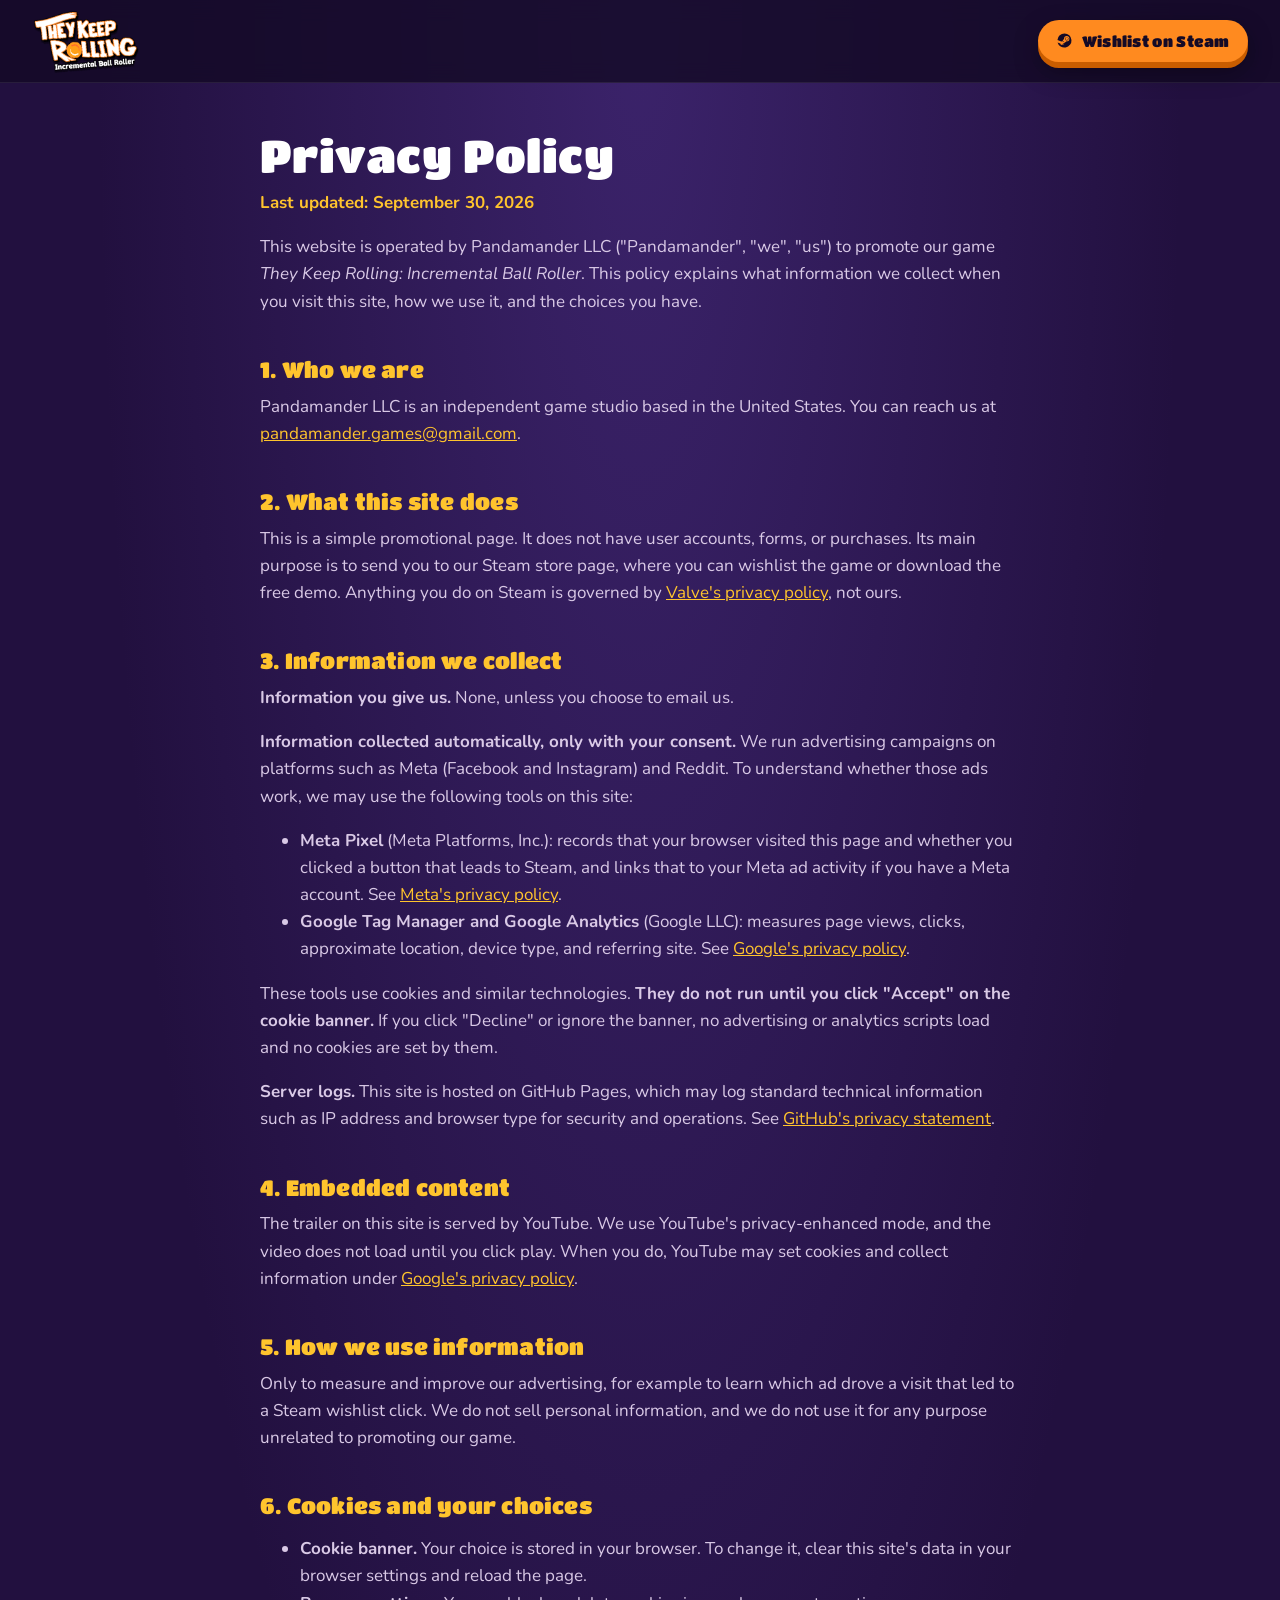
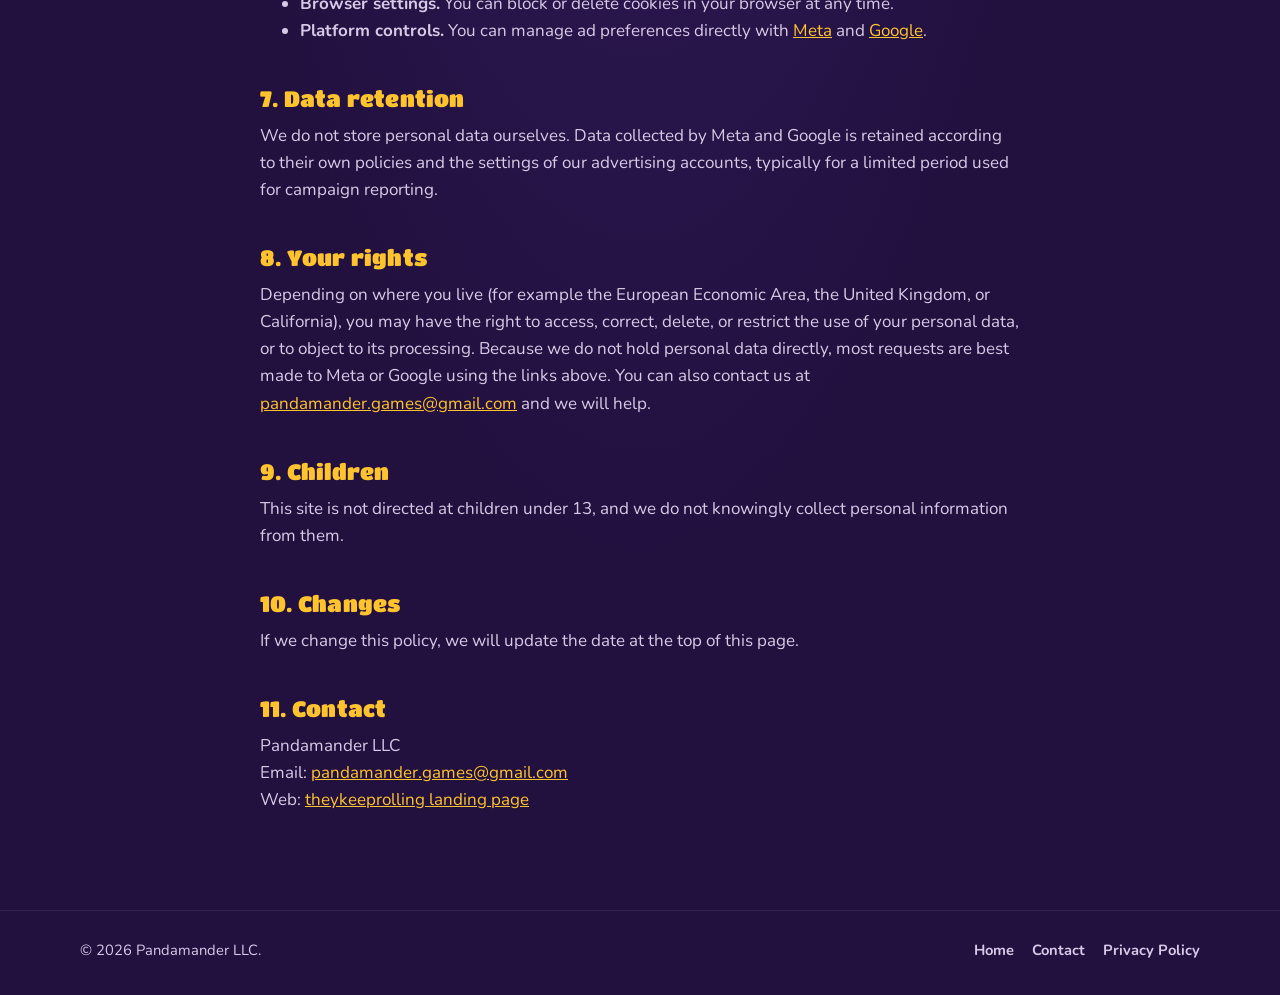
==== privacy.html @ 27f78337 "Landing page for the Steam wishlist ad campaign Static site: hero with Steam CTA, pitch, features, c" ====
<!doctype html>
<html lang="en">
<head>
  <meta charset="utf-8">
  <meta name="viewport" content="width=device-width, initial-scale=1">
  <title>Privacy Policy | They Keep Rolling</title>
  <meta name="robots" content="noindex">
  <link rel="icon" href="assets/favicon.png" type="image/png">
  <link rel="preconnect" href="https://fonts.googleapis.com">
  <link rel="preconnect" href="https://fonts.gstatic.com" crossorigin>
  <link href="https://fonts.googleapis.com/css2?family=Titan+One&family=Nunito:wght@400;700;800&display=swap" rel="stylesheet">
  <link rel="stylesheet" href="styles.css">
  <style>
    .legal { width: min(760px, 92%); margin: 0 auto; padding: 48px 0 80px; }
    .legal h1 { font-family: var(--display); font-size: clamp(2rem, 5vw, 2.8rem); color: #fff; margin-bottom: .2em; }
    .legal h2 { font-size: 1.35rem; margin-top: 2em; color: var(--gold); text-shadow: none; }
    .legal p, .legal li { color: var(--cream-dim); }
    .legal .updated { color: var(--gold); font-weight: 700; }
    .legal a { color: var(--gold); }
  </style>
</head>
<body>
  <header class="topbar">
    <a class="topbar-brand" href="index.html"><img src="assets/logo.png" alt="They Keep Rolling" width="120" height="68"></a>
    <a class="btn btn-primary btn-small" href="https://store.steampowered.com/app/5122910/They_Keep_Rolling_Incremental_Ball_Roller/?utm_source=landing&utm_medium=web&utm_campaign=wishlist&utm_content=privacy" target="_blank" rel="noopener"><span class="steam-icon" aria-hidden="true"></span>Wishlist on Steam</a>
  </header>

  <main class="legal">
    <h1>Privacy Policy</h1>
    <p class="updated">Last updated: September 30, 2026</p>

    <p>This website is operated by Pandamander LLC ("Pandamander", "we", "us") to promote our game <em>They Keep Rolling: Incremental Ball Roller</em>. This policy explains what information we collect when you visit this site, how we use it, and the choices you have.</p>

    <h2>1. Who we are</h2>
    <p>Pandamander LLC is an independent game studio based in the United States. You can reach us at <a href="mailto:pandamander.games@gmail.com">pandamander.games@gmail.com</a>.</p>

    <h2>2. What this site does</h2>
    <p>This is a simple promotional page. It does not have user accounts, forms, or purchases. Its main purpose is to send you to our Steam store page, where you can wishlist the game or download the free demo. Anything you do on Steam is governed by <a href="https://store.steampowered.com/privacy_agreement/" target="_blank" rel="noopener">Valve's privacy policy</a>, not ours.</p>

    <h2>3. Information we collect</h2>
    <p><strong>Information you give us.</strong> None, unless you choose to email us.</p>
    <p><strong>Information collected automatically, only with your consent.</strong> We run advertising campaigns on platforms such as Meta (Facebook and Instagram) and Reddit. To understand whether those ads work, we may use the following tools on this site:</p>
    <ul>
      <li><strong>Meta Pixel</strong> (Meta Platforms, Inc.): records that your browser visited this page and whether you clicked a button that leads to Steam, and links that to your Meta ad activity if you have a Meta account. See <a href="https://www.facebook.com/privacy/policy/" target="_blank" rel="noopener">Meta's privacy policy</a>.</li>
      <li><strong>Google Tag Manager and Google Analytics</strong> (Google LLC): measures page views, clicks, approximate location, device type, and referring site. See <a href="https://policies.google.com/privacy" target="_blank" rel="noopener">Google's privacy policy</a>.</li>
    </ul>
    <p>These tools use cookies and similar technologies. <strong>They do not run until you click "Accept" on the cookie banner.</strong> If you click "Decline" or ignore the banner, no advertising or analytics scripts load and no cookies are set by them.</p>
    <p><strong>Server logs.</strong> This site is hosted on GitHub Pages, which may log standard technical information such as IP address and browser type for security and operations. See <a href="https://docs.github.com/en/site-policy/privacy-policies/github-general-privacy-statement" target="_blank" rel="noopener">GitHub's privacy statement</a>.</p>

    <h2>4. Embedded content</h2>
    <p>The trailer on this site is served by YouTube. We use YouTube's privacy-enhanced mode, and the video does not load until you click play. When you do, YouTube may set cookies and collect information under <a href="https://policies.google.com/privacy" target="_blank" rel="noopener">Google's privacy policy</a>.</p>

    <h2>5. How we use information</h2>
    <p>Only to measure and improve our advertising, for example to learn which ad drove a visit that led to a Steam wishlist click. We do not sell personal information, and we do not use it for any purpose unrelated to promoting our game.</p>

    <h2>6. Cookies and your choices</h2>
    <ul>
      <li><strong>Cookie banner.</strong> Your choice is stored in your browser. To change it, clear this site's data in your browser settings and reload the page.</li>
      <li><strong>Browser settings.</strong> You can block or delete cookies in your browser at any time.</li>
      <li><strong>Platform controls.</strong> You can manage ad preferences directly with <a href="https://www.facebook.com/adpreferences/" target="_blank" rel="noopener">Meta</a> and <a href="https://adssettings.google.com/" target="_blank" rel="noopener">Google</a>.</li>
    </ul>

    <h2>7. Data retention</h2>
    <p>We do not store personal data ourselves. Data collected by Meta and Google is retained according to their own policies and the settings of our advertising accounts, typically for a limited period used for campaign reporting.</p>

    <h2>8. Your rights</h2>
    <p>Depending on where you live (for example the European Economic Area, the United Kingdom, or California), you may have the right to access, correct, delete, or restrict the use of your personal data, or to object to its processing. Because we do not hold personal data directly, most requests are best made to Meta or Google using the links above. You can also contact us at <a href="mailto:pandamander.games@gmail.com">pandamander.games@gmail.com</a> and we will help.</p>

    <h2>9. Children</h2>
    <p>This site is not directed at children under 13, and we do not knowingly collect personal information from them.</p>

    <h2>10. Changes</h2>
    <p>If we change this policy, we will update the date at the top of this page.</p>

    <h2>11. Contact</h2>
    <p>Pandamander LLC<br>Email: <a href="mailto:pandamander.games@gmail.com">pandamander.games@gmail.com</a><br>Web: <a href="index.html">theykeeprolling landing page</a></p>
  </main>

  <footer class="footer">
    <div class="wrap footer-inner">
      <p>&copy; 2026 Pandamander LLC.</p>
      <nav class="footer-links">
        <a href="index.html">Home</a>
        <a href="mailto:pandamander.games@gmail.com">Contact</a>
        <a href="privacy.html">Privacy Policy</a>
      </nav>
    </div>
  </footer>
</body>
</html>
---- styles.css ----
/* They Keep Rolling landing page
   Palette pulled from the key art: deep purple starburst, orange/gold coins,
   red cabinet, teal screen, cream text. */

:root {
  --purple-deep: #22103f;
  --purple: #3a1f6b;
  --purple-light: #5a3aa0;
  --orange: #ff8a1f;
  --orange-dark: #c95d00;
  --gold: #ffc42d;
  --red: #d0392c;
  --teal: #3fd0d0;
  --cream: #fff6e8;
  --cream-dim: #d9c9e6;
  --ink: #140a26;
  --display: "Titan One", "Arial Black", Impact, sans-serif;
  --body: "Nunito", system-ui, -apple-system, "Segoe UI", sans-serif;
  --radius: 14px;
  --shadow-chunky: 0 6px 0 var(--orange-dark), 0 10px 24px rgba(0,0,0,.35);
}

* { box-sizing: border-box; }
html { scroll-behavior: smooth; }
body {
  margin: 0;
  font-family: var(--body);
  font-size: 17px;
  line-height: 1.6;
  color: var(--cream);
  background: var(--purple-deep)
    radial-gradient(ellipse at 50% 0%, rgba(90,58,160,.45) 0%, rgba(34,16,63,0) 60%) no-repeat;
}
img { max-width: 100%; height: auto; display: block; }
a { color: var(--gold); }
h1, h2, h3 { font-family: var(--display); font-weight: 400; letter-spacing: .01em; line-height: 1.1; margin: 0 0 .5em; }
h2 { font-size: clamp(1.9rem, 4.5vw, 3rem); color: #fff; text-shadow: 0 4px 0 rgba(0,0,0,.35); }
h3 { font-size: 1.35rem; color: var(--gold); }
p { margin: 0 0 1em; }

.wrap { width: min(1120px, 92%); margin: 0 auto; }
.wrap.narrow { width: min(860px, 92%); }
.center { text-align: center; }
.section { padding: clamp(56px, 8vw, 96px) 0; }

/* ---------- Buttons ---------- */
.btn {
  display: inline-flex; align-items: center; gap: .55em;
  font-family: var(--display); font-size: 1.05rem; letter-spacing: .02em;
  text-decoration: none; border: 0; cursor: pointer; border-radius: 999px;
  padding: .85em 1.6em; transition: transform .12s ease, box-shadow .12s ease, background .12s ease;
  white-space: nowrap;
}
.btn-primary { background: var(--orange); color: var(--ink); box-shadow: var(--shadow-chunky); }
.btn-primary:hover { background: var(--gold); transform: translateY(-2px); box-shadow: 0 8px 0 var(--orange-dark), 0 14px 28px rgba(0,0,0,.4); }
.btn-primary:active { transform: translateY(3px); box-shadow: 0 3px 0 var(--orange-dark); }
.btn-secondary { background: rgba(255,255,255,.08); color: #fff; border: 2px solid rgba(255,255,255,.55); }
.btn-secondary:hover { background: rgba(255,255,255,.16); border-color: #fff; transform: translateY(-2px); }
.btn-ghost { background: transparent; color: var(--cream); border: 2px solid rgba(255,255,255,.35); }
.btn-ghost:hover { border-color: #fff; }
.btn-big { font-size: clamp(1.1rem, 2.4vw, 1.4rem); padding: .9em 1.9em; }
.btn-small { font-size: .95rem; padding: .6em 1.2em; }

.steam-icon {
  width: 1.15em; height: 1.15em; flex: none;
  background: currentColor;
  -webkit-mask: url("data:image/svg+xml;utf8,<svg xmlns='http://www.w3.org/2000/svg' viewBox='0 0 24 24'><path d='M12 2a10 10 0 0 0-9.97 9.2l5.36 2.22a2.83 2.83 0 0 1 1.6-.49l2.38-3.46v-.05a3.77 3.77 0 1 1 3.77 3.77h-.09l-3.4 2.43a2.83 2.83 0 0 1-5.6.61l-3.83-1.58A10 10 0 1 0 12 2zm-3.3 15.2l-1.23-.51a2.13 2.13 0 0 0 3.9-.51 2.13 2.13 0 0 0-1.16-2.77l-1.27-.53a1.9 1.9 0 0 1 2.5 1.02 1.9 1.9 0 0 1-.99 2.5l-1.75.8zm6.44-5.27a2.52 2.52 0 1 1 0-5.04 2.52 2.52 0 0 1 0 5.04zm0-4.41a1.89 1.89 0 1 0 0 3.78 1.89 1.89 0 0 0 0-3.78z'/></svg>") center / contain no-repeat;
          mask: url("data:image/svg+xml;utf8,<svg xmlns='http://www.w3.org/2000/svg' viewBox='0 0 24 24'><path d='M12 2a10 10 0 0 0-9.97 9.2l5.36 2.22a2.83 2.83 0 0 1 1.6-.49l2.38-3.46v-.05a3.77 3.77 0 1 1 3.77 3.77h-.09l-3.4 2.43a2.83 2.83 0 0 1-5.6.61l-3.83-1.58A10 10 0 1 0 12 2zm-3.3 15.2l-1.23-.51a2.13 2.13 0 0 0 3.9-.51 2.13 2.13 0 0 0-1.16-2.77l-1.27-.53a1.9 1.9 0 0 1 2.5 1.02 1.9 1.9 0 0 1-.99 2.5l-1.75.8zm6.44-5.27a2.52 2.52 0 1 1 0-5.04 2.52 2.52 0 0 1 0 5.04zm0-4.41a1.89 1.89 0 1 0 0 3.78 1.89 1.89 0 0 0 0-3.78z'/></svg>") center / contain no-repeat;
}

/* ---------- Top bar ---------- */
.topbar {
  position: sticky; top: 0; z-index: 50;
  display: flex; align-items: center; gap: 24px;
  padding: 10px clamp(14px, 3vw, 32px);
  background: rgba(20,10,38,.82); backdrop-filter: blur(10px); -webkit-backdrop-filter: blur(10px);
  border-bottom: 1px solid rgba(255,255,255,.08);
}
.topbar-brand img { width: 110px; height: auto; filter: drop-shadow(0 2px 0 rgba(0,0,0,.4)); }
.topbar-nav { display: flex; gap: 22px; margin-left: 6px; }
.topbar-nav a { color: var(--cream-dim); text-decoration: none; font-weight: 700; font-size: .95rem; }
.topbar-nav a:hover { color: #fff; }
.topbar .btn { margin-left: auto; }

/* ---------- Hero ---------- */
.hero {
  position: relative; isolation: isolate;
  min-height: min(88vh, 820px);
  display: grid; place-items: center;
  padding: clamp(40px, 7vw, 90px) 20px;
  background: url("assets/hero-1920.jpg") center / cover no-repeat var(--purple);
  text-align: center;
}
.hero::before {
  content: ""; position: absolute; inset: 0; z-index: -1;
  background:
    radial-gradient(ellipse at 50% 40%, rgba(20,10,38,.15) 0%, rgba(20,10,38,.55) 55%, rgba(20,10,38,.9) 100%),
    linear-gradient(to bottom, rgba(20,10,38,.35), rgba(34,16,63,.95));
}
.hero-inner { width: min(860px, 100%); }
.hero-logo { width: min(640px, 92vw); margin: 0 auto 12px; filter: drop-shadow(0 10px 22px rgba(0,0,0,.55)); }
.hero-tagline {
  font-family: var(--display); font-size: clamp(1.4rem, 3.6vw, 2.3rem);
  color: #fff; line-height: 1.15; margin: 0 0 14px; text-shadow: 0 4px 0 rgba(0,0,0,.4);
}
.hero-sub { font-size: clamp(1rem, 1.9vw, 1.2rem); color: var(--cream); max-width: 640px; margin: 0 auto 26px; text-shadow: 0 2px 8px rgba(0,0,0,.6); }
.hero-ctas { display: flex; flex-wrap: wrap; gap: 14px; justify-content: center; }
.hero-meta { margin: 20px 0 0; font-weight: 700; color: var(--gold); text-shadow: 0 2px 6px rgba(0,0,0,.6); }
.hero-meta .dot { color: var(--cream-dim); margin: 0 .4em; }

/* ---------- Pitch ---------- */
.two-col { display: grid; grid-template-columns: 1fr 1.15fr; gap: clamp(28px, 5vw, 64px); align-items: center; }
.pitch-media img {
  width: 100%; border-radius: var(--radius);
  border: 4px solid rgba(255,255,255,.08);
  box-shadow: 0 18px 40px rgba(0,0,0,.5), 0 0 0 1px rgba(255,255,255,.06);
}
.pitch-copy p { font-size: 1.08rem; color: var(--cream-dim); }
.pitch-copy p:first-of-type { color: var(--cream); }

/* ---------- Features ---------- */
.features { padding-top: 0; }
.cards { display: grid; grid-template-columns: repeat(4, 1fr); gap: 18px; }
.card {
  background: linear-gradient(180deg, rgba(255,255,255,.07), rgba(255,255,255,.03));
  border: 1px solid rgba(255,255,255,.1); border-radius: var(--radius);
  padding: 24px 22px; transition: transform .15s ease, border-color .15s ease;
}
.card:hover { transform: translateY(-4px); border-color: rgba(255,196,45,.5); }
.card-icon { font-size: 2rem; line-height: 1; margin-bottom: 12px; }
.card p { margin: 0; color: var(--cream-dim); font-size: .98rem; }

/* ---------- Trailer ---------- */
.trailer h2, .screens h2, .details h2 { text-align: center; margin-bottom: 28px; }
.video-facade {
  position: relative; aspect-ratio: 16 / 9; border-radius: var(--radius); overflow: hidden;
  cursor: pointer; background: #000; box-shadow: 0 18px 40px rgba(0,0,0,.5);
  border: 4px solid rgba(255,255,255,.08);
}
.video-facade img { width: 100%; height: 100%; object-fit: cover; opacity: .85; transition: opacity .2s; }
.video-facade:hover img { opacity: 1; }
.video-facade iframe { position: absolute; inset: 0; width: 100%; height: 100%; border: 0; }
.play-button {
  position: absolute; inset: 0; margin: auto; width: 96px; height: 96px; border-radius: 50%;
  background: var(--orange); box-shadow: 0 6px 0 var(--orange-dark), 0 12px 30px rgba(0,0,0,.5);
  transition: transform .15s;
}
.play-button::after {
  content: ""; position: absolute; left: 38px; top: 28px;
  border-left: 32px solid var(--ink); border-top: 20px solid transparent; border-bottom: 20px solid transparent;
}
.video-facade:hover .play-button { transform: scale(1.06); }

/* ---------- Screenshots ---------- */
.screen-grid { display: grid; grid-template-columns: repeat(6, 1fr); gap: 14px; }
.screen-grid a { display: block; border-radius: 10px; overflow: hidden; border: 3px solid rgba(255,255,255,.08); transition: transform .15s, border-color .15s; }
.screen-grid a:hover { transform: translateY(-3px); border-color: var(--gold); }
.screen-grid a:nth-child(1) { grid-column: span 3; }
.screen-grid a:nth-child(2) { grid-column: span 3; }
.screen-grid a:nth-child(n+3) { grid-column: span 2; }
.screen-grid img { width: 100%; aspect-ratio: 16 / 9; object-fit: cover; }

/* ---------- Details ---------- */
.detail-grid {
  display: grid; grid-template-columns: repeat(3, 1fr); gap: 14px; margin: 0 0 22px;
}
.detail-grid > div {
  background: rgba(255,255,255,.05); border: 1px solid rgba(255,255,255,.1);
  border-radius: 12px; padding: 16px 18px;
}
.detail-grid dt { font-size: .8rem; letter-spacing: .12em; text-transform: uppercase; color: var(--gold); font-weight: 800; }
.detail-grid dd { margin: 4px 0 0; font-weight: 700; color: #fff; }
.details-note { text-align: center; color: var(--cream-dim); font-size: .98rem; }

/* ---------- Final CTA ---------- */
.final-cta {
  background:
    radial-gradient(ellipse at 50% 100%, rgba(255,138,31,.22), rgba(34,16,63,0) 60%),
    url("assets/page-bg.jpg") center / cover no-repeat;
  position: relative; isolation: isolate;
}
.final-cta::before { content: ""; position: absolute; inset: 0; z-index: -1; background: rgba(34,16,63,.82); }
.final-cta p { color: var(--cream); max-width: 560px; margin: 0 auto 26px; }

/* ---------- Footer ---------- */
.footer { border-top: 1px solid rgba(255,255,255,.08); padding: 28px 0 32px; font-size: .92rem; color: var(--cream-dim); }
.footer-inner { display: flex; flex-wrap: wrap; align-items: center; justify-content: space-between; gap: 12px 24px; }
.footer-inner p { margin: 0; }
.footer-links { display: flex; flex-wrap: wrap; gap: 18px; }
.footer-links a { color: var(--cream-dim); text-decoration: none; font-weight: 700; }
.footer-links a:hover { color: #fff; }
.footer-fine { width: 100%; font-size: .8rem; opacity: .7; }

/* ---------- Consent banner ---------- */
.consent[hidden] { display: none; }
.consent {
  position: fixed; left: 16px; right: 16px; bottom: 16px; z-index: 60;
  max-width: 720px; margin: 0 auto;
  background: #fff; color: var(--ink); border-radius: 14px; padding: 16px 18px;
  box-shadow: 0 16px 40px rgba(0,0,0,.5);
  display: flex; flex-wrap: wrap; align-items: center; gap: 12px 18px;
}
.consent p { margin: 0; flex: 1 1 320px; font-size: .95rem; }
.consent a { color: var(--purple-light); }
.consent-actions { display: flex; gap: 10px; }
.consent .btn-ghost { color: var(--ink); border-color: rgba(0,0,0,.25); }

/* ---------- Lightbox ---------- */
.lightbox { border: 0; padding: 0; background: transparent; max-width: 92vw; max-height: 92vh; }
.lightbox::backdrop { background: rgba(10,4,20,.9); }
.lightbox img { max-width: 92vw; max-height: 86vh; border-radius: 10px; box-shadow: 0 20px 60px rgba(0,0,0,.6); }
.lightbox-close {
  position: fixed; top: 14px; right: 18px; width: 44px; height: 44px; border-radius: 50%;
  border: 0; background: var(--orange); color: var(--ink); font-size: 1.6rem; cursor: pointer;
  box-shadow: 0 4px 0 var(--orange-dark);
}

/* ---------- Responsive ---------- */
@media (max-width: 960px) {
  .cards { grid-template-columns: repeat(2, 1fr); }
  .screen-grid a:nth-child(n) { grid-column: span 3; }
  .detail-grid { grid-template-columns: repeat(2, 1fr); }
}
@media (max-width: 720px) {
  body { font-size: 16px; }
  .topbar { gap: 12px; padding: 8px 12px; }
  .topbar-nav { display: none; }
  .topbar-brand img { width: 84px; }
  .topbar .btn-small { font-size: .85rem; padding: .55em 1em; }
  .hero { min-height: 0; background-position: 50% 45%; }
  .hero-logo { width: min(420px, 94vw); }
  .hero-ctas .btn { width: 100%; justify-content: center; }
  .two-col { grid-template-columns: 1fr; }
  .cards { grid-template-columns: 1fr; }
  .screen-grid { grid-template-columns: 1fr; gap: 12px; }
  .screen-grid a:nth-child(n) { grid-column: auto; }
  .detail-grid { grid-template-columns: 1fr 1fr; gap: 10px; }
  .detail-grid > div { padding: 12px 14px; }
  .footer-inner { flex-direction: column; align-items: flex-start; }
  .consent { left: 10px; right: 10px; bottom: 10px; }
}
@media (prefers-reduced-motion: reduce) {
  html { scroll-behavior: auto; }
  .btn, .card, .screen-grid a, .play-button { transition: none; }
}
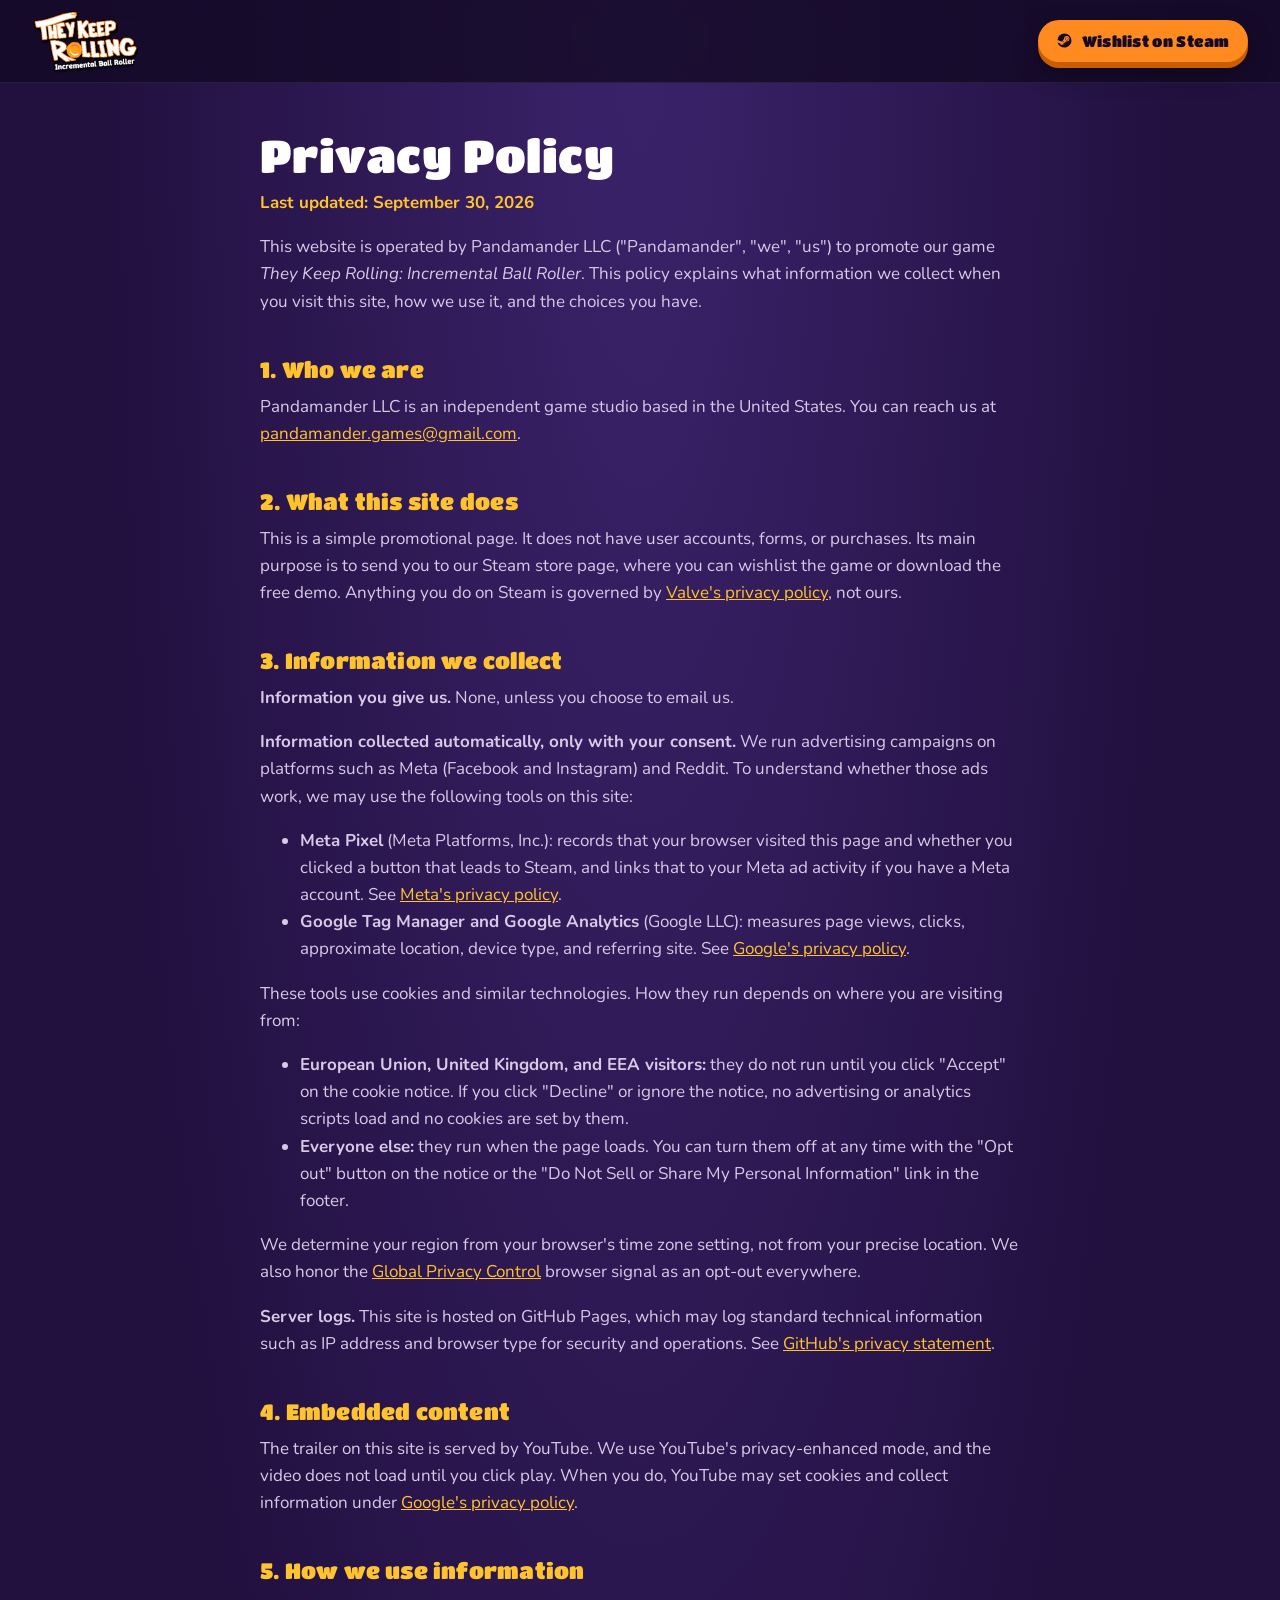
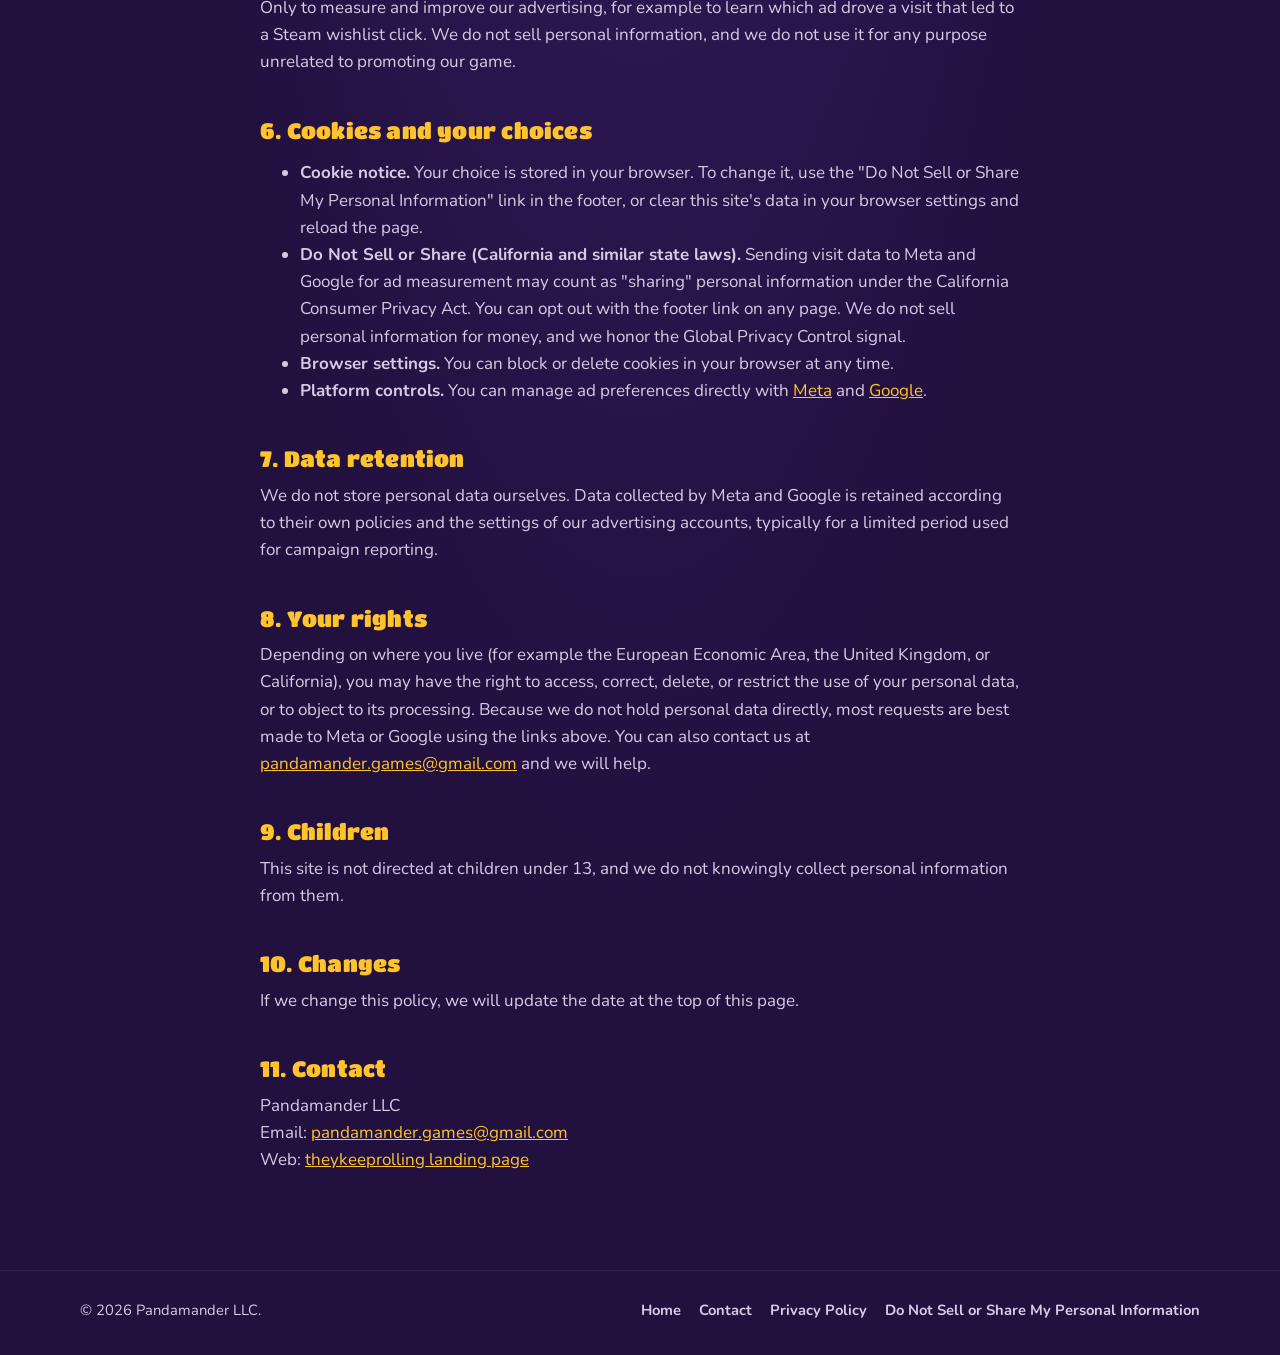
==== commit 47d5653e: "Regional consent: opt-in for EU/UK, opt-out with CCPA link elsewhere EU/UK/EEA visitors (by browser " ====
--- a/privacy.html
+++ b/privacy.html
@@ -44,7 +44,12 @@
       <li><strong>Meta Pixel</strong> (Meta Platforms, Inc.): records that your browser visited this page and whether you clicked a button that leads to Steam, and links that to your Meta ad activity if you have a Meta account. See <a href="https://www.facebook.com/privacy/policy/" target="_blank" rel="noopener">Meta's privacy policy</a>.</li>
       <li><strong>Google Tag Manager and Google Analytics</strong> (Google LLC): measures page views, clicks, approximate location, device type, and referring site. See <a href="https://policies.google.com/privacy" target="_blank" rel="noopener">Google's privacy policy</a>.</li>
     </ul>
-    <p>These tools use cookies and similar technologies. <strong>They do not run until you click "Accept" on the cookie banner.</strong> If you click "Decline" or ignore the banner, no advertising or analytics scripts load and no cookies are set by them.</p>
+    <p>These tools use cookies and similar technologies. How they run depends on where you are visiting from:</p>
+    <ul>
+      <li><strong>European Union, United Kingdom, and EEA visitors:</strong> they do not run until you click "Accept" on the cookie notice. If you click "Decline" or ignore the notice, no advertising or analytics scripts load and no cookies are set by them.</li>
+      <li><strong>Everyone else:</strong> they run when the page loads. You can turn them off at any time with the "Opt out" button on the notice or the "Do Not Sell or Share My Personal Information" link in the footer.</li>
+    </ul>
+    <p>We determine your region from your browser's time zone setting, not from your precise location. We also honor the <a href="https://globalprivacycontrol.org/" target="_blank" rel="noopener">Global Privacy Control</a> browser signal as an opt-out everywhere.</p>
     <p><strong>Server logs.</strong> This site is hosted on GitHub Pages, which may log standard technical information such as IP address and browser type for security and operations. See <a href="https://docs.github.com/en/site-policy/privacy-policies/github-general-privacy-statement" target="_blank" rel="noopener">GitHub's privacy statement</a>.</p>
 
     <h2>4. Embedded content</h2>
@@ -55,7 +60,8 @@
 
     <h2>6. Cookies and your choices</h2>
     <ul>
-      <li><strong>Cookie banner.</strong> Your choice is stored in your browser. To change it, clear this site's data in your browser settings and reload the page.</li>
+      <li><strong>Cookie notice.</strong> Your choice is stored in your browser. To change it, use the "Do Not Sell or Share My Personal Information" link in the footer, or clear this site's data in your browser settings and reload the page.</li>
+      <li><strong>Do Not Sell or Share (California and similar state laws).</strong> Sending visit data to Meta and Google for ad measurement may count as "sharing" personal information under the California Consumer Privacy Act. You can opt out with the footer link on any page. We do not sell personal information for money, and we honor the Global Privacy Control signal.</li>
       <li><strong>Browser settings.</strong> You can block or delete cookies in your browser at any time.</li>
       <li><strong>Platform controls.</strong> You can manage ad preferences directly with <a href="https://www.facebook.com/adpreferences/" target="_blank" rel="noopener">Meta</a> and <a href="https://adssettings.google.com/" target="_blank" rel="noopener">Google</a>.</li>
     </ul>
@@ -83,8 +89,10 @@
         <a href="index.html">Home</a>
         <a href="mailto:pandamander.games@gmail.com">Contact</a>
         <a href="privacy.html">Privacy Policy</a>
+        <a href="#" class="js-do-not-sell">Do Not Sell or Share My Personal Information</a>
       </nav>
     </div>
   </footer>
+  <script src="script.js" defer></script>
 </body>
 </html>
--- a/styles.css
+++ b/styles.css
@@ -21,6 +21,7 @@
 }
 
 * { box-sizing: border-box; }
+[hidden] { display: none !important; }
 html { scroll-behavior: smooth; }
 body {
   margin: 0;
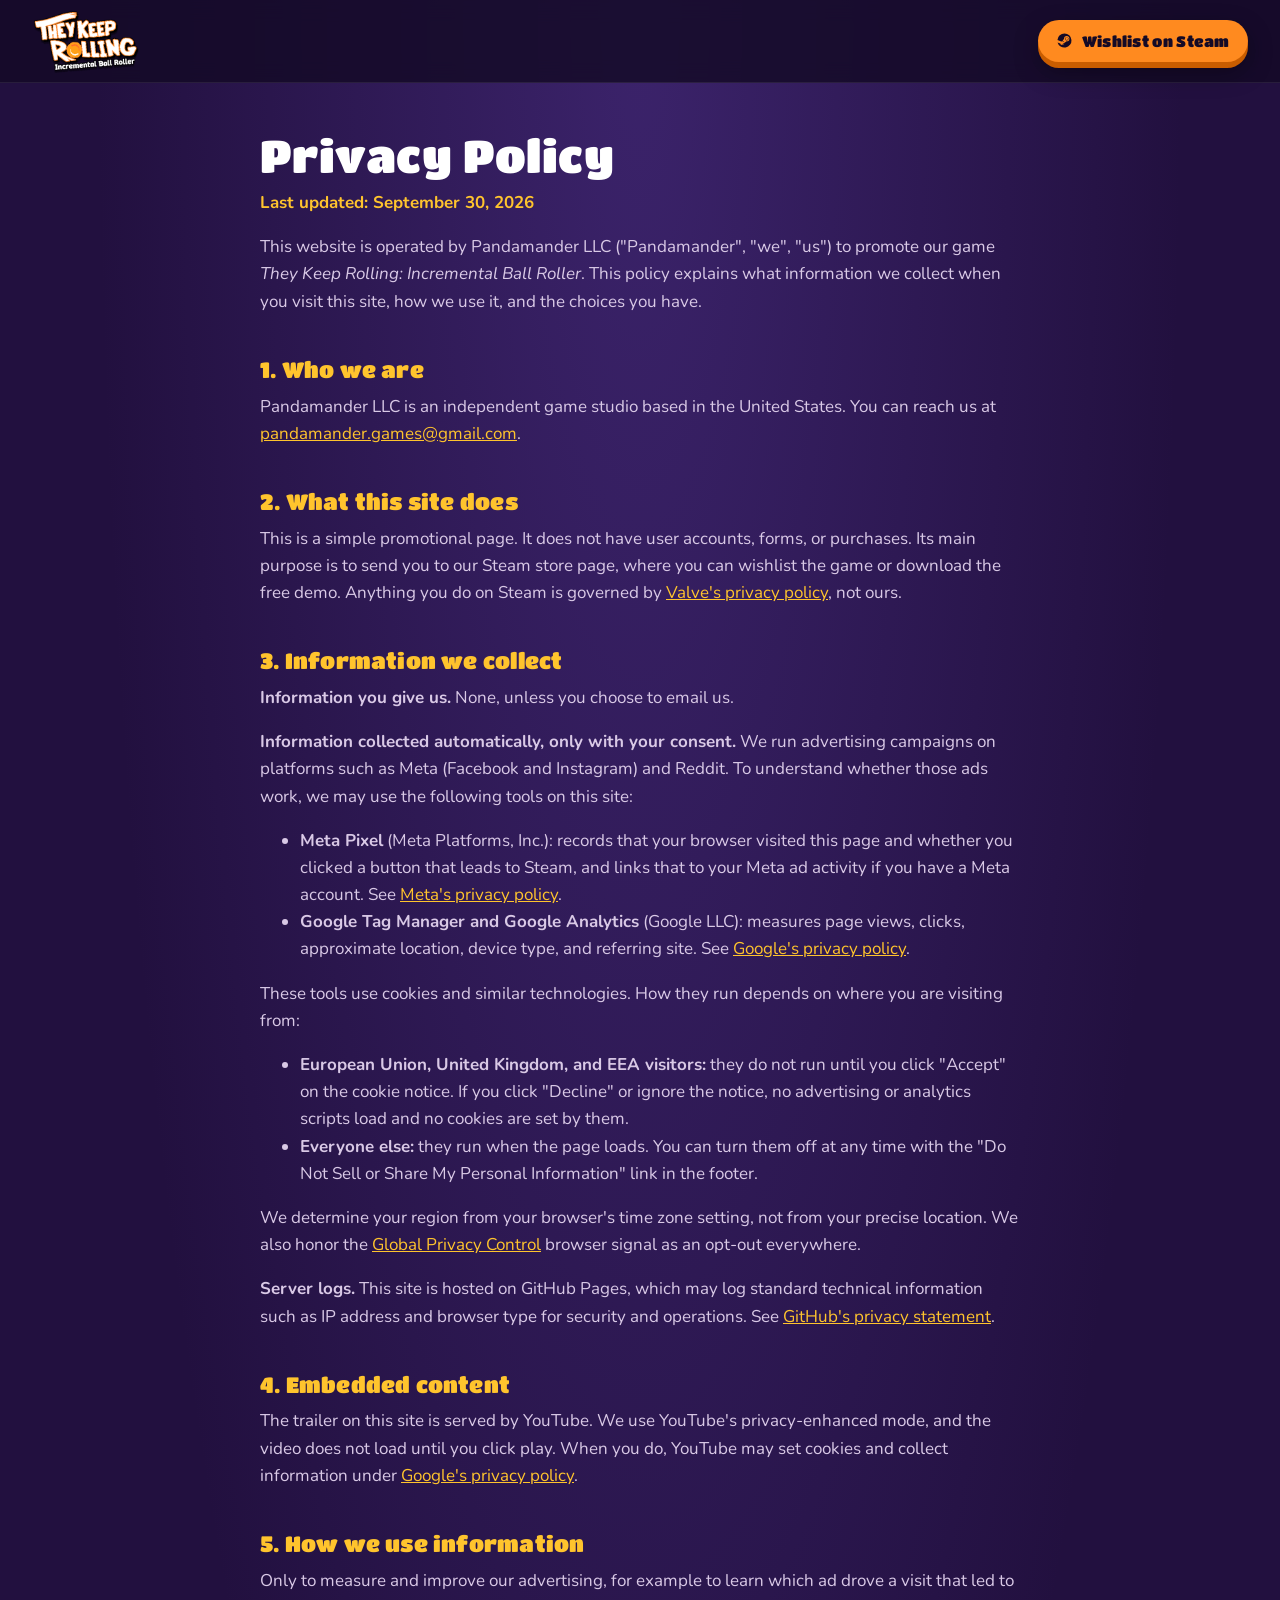
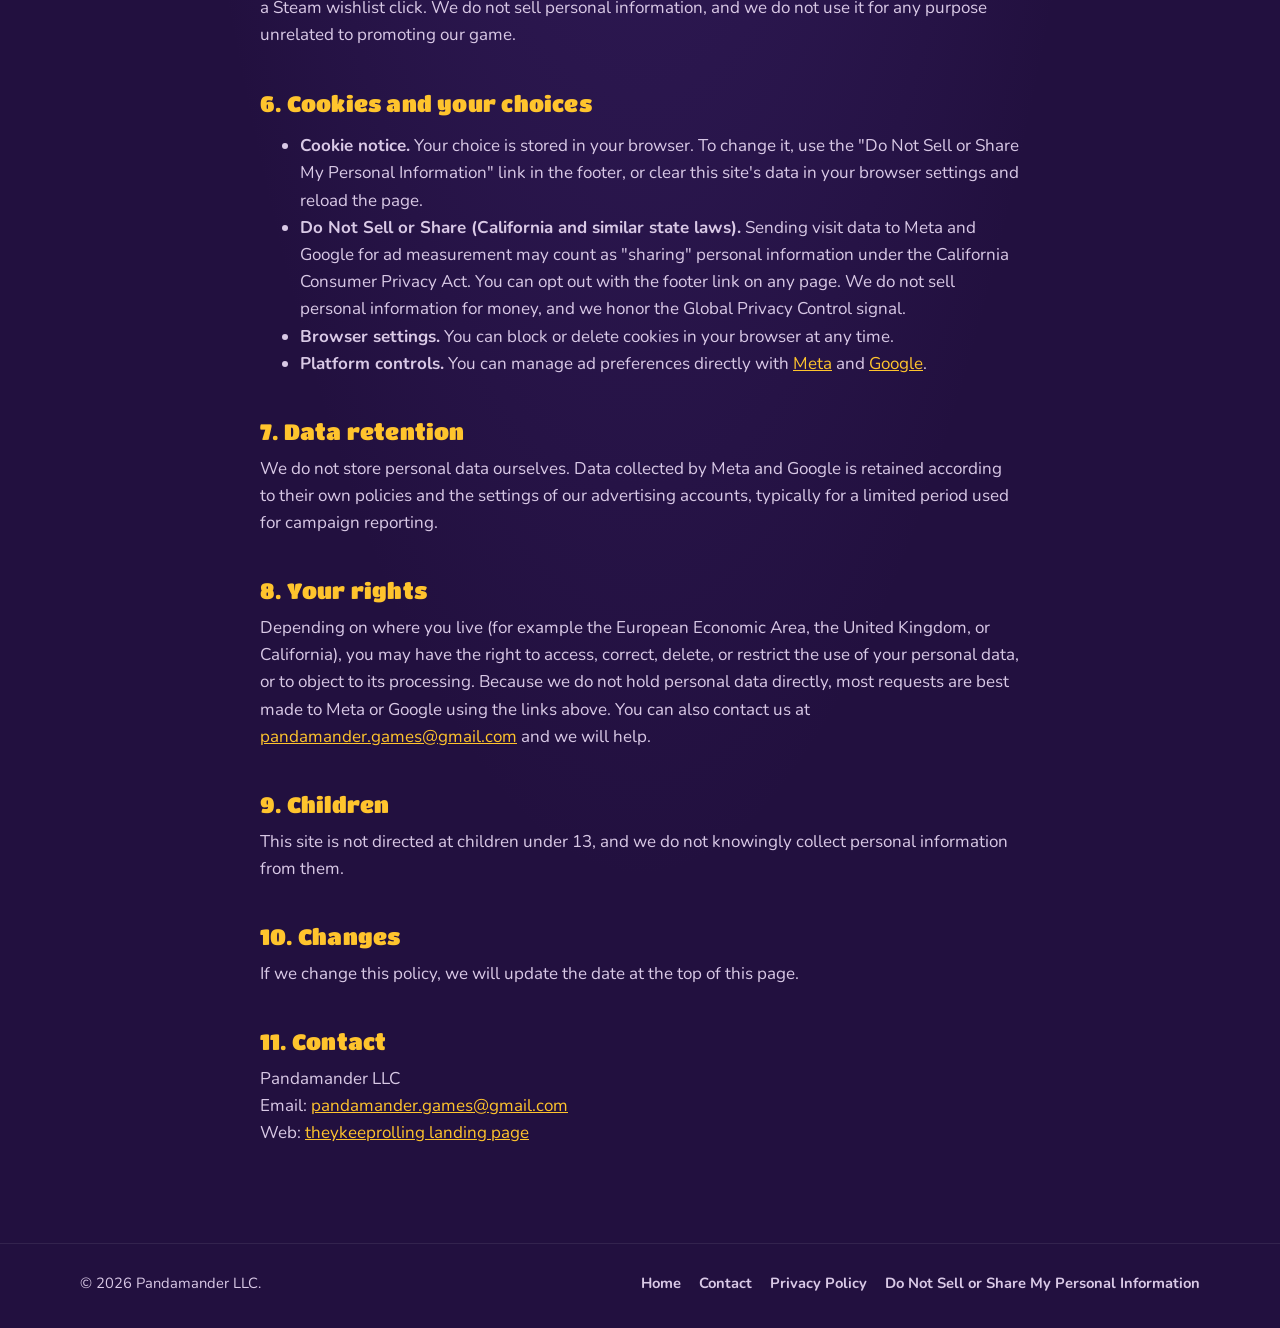
==== commit 04213e46: "No consent banner outside opt-in regions US and other opt-out-regime visitors get no notice; the foo" ====
--- a/privacy.html
+++ b/privacy.html
@@ -47,7 +47,7 @@
     <p>These tools use cookies and similar technologies. How they run depends on where you are visiting from:</p>
     <ul>
       <li><strong>European Union, United Kingdom, and EEA visitors:</strong> they do not run until you click "Accept" on the cookie notice. If you click "Decline" or ignore the notice, no advertising or analytics scripts load and no cookies are set by them.</li>
-      <li><strong>Everyone else:</strong> they run when the page loads. You can turn them off at any time with the "Opt out" button on the notice or the "Do Not Sell or Share My Personal Information" link in the footer.</li>
+      <li><strong>Everyone else:</strong> they run when the page loads. You can turn them off at any time with the "Do Not Sell or Share My Personal Information" link in the footer.</li>
     </ul>
     <p>We determine your region from your browser's time zone setting, not from your precise location. We also honor the <a href="https://globalprivacycontrol.org/" target="_blank" rel="noopener">Global Privacy Control</a> browser signal as an opt-out everywhere.</p>
     <p><strong>Server logs.</strong> This site is hosted on GitHub Pages, which may log standard technical information such as IP address and browser type for security and operations. See <a href="https://docs.github.com/en/site-policy/privacy-policies/github-general-privacy-statement" target="_blank" rel="noopener">GitHub's privacy statement</a>.</p>
@@ -93,6 +93,6 @@
       </nav>
     </div>
   </footer>
-  <script src="script.js" defer></script>
+  <script src="script.js?v=web05-0e1bf41" defer></script>
 </body>
 </html>
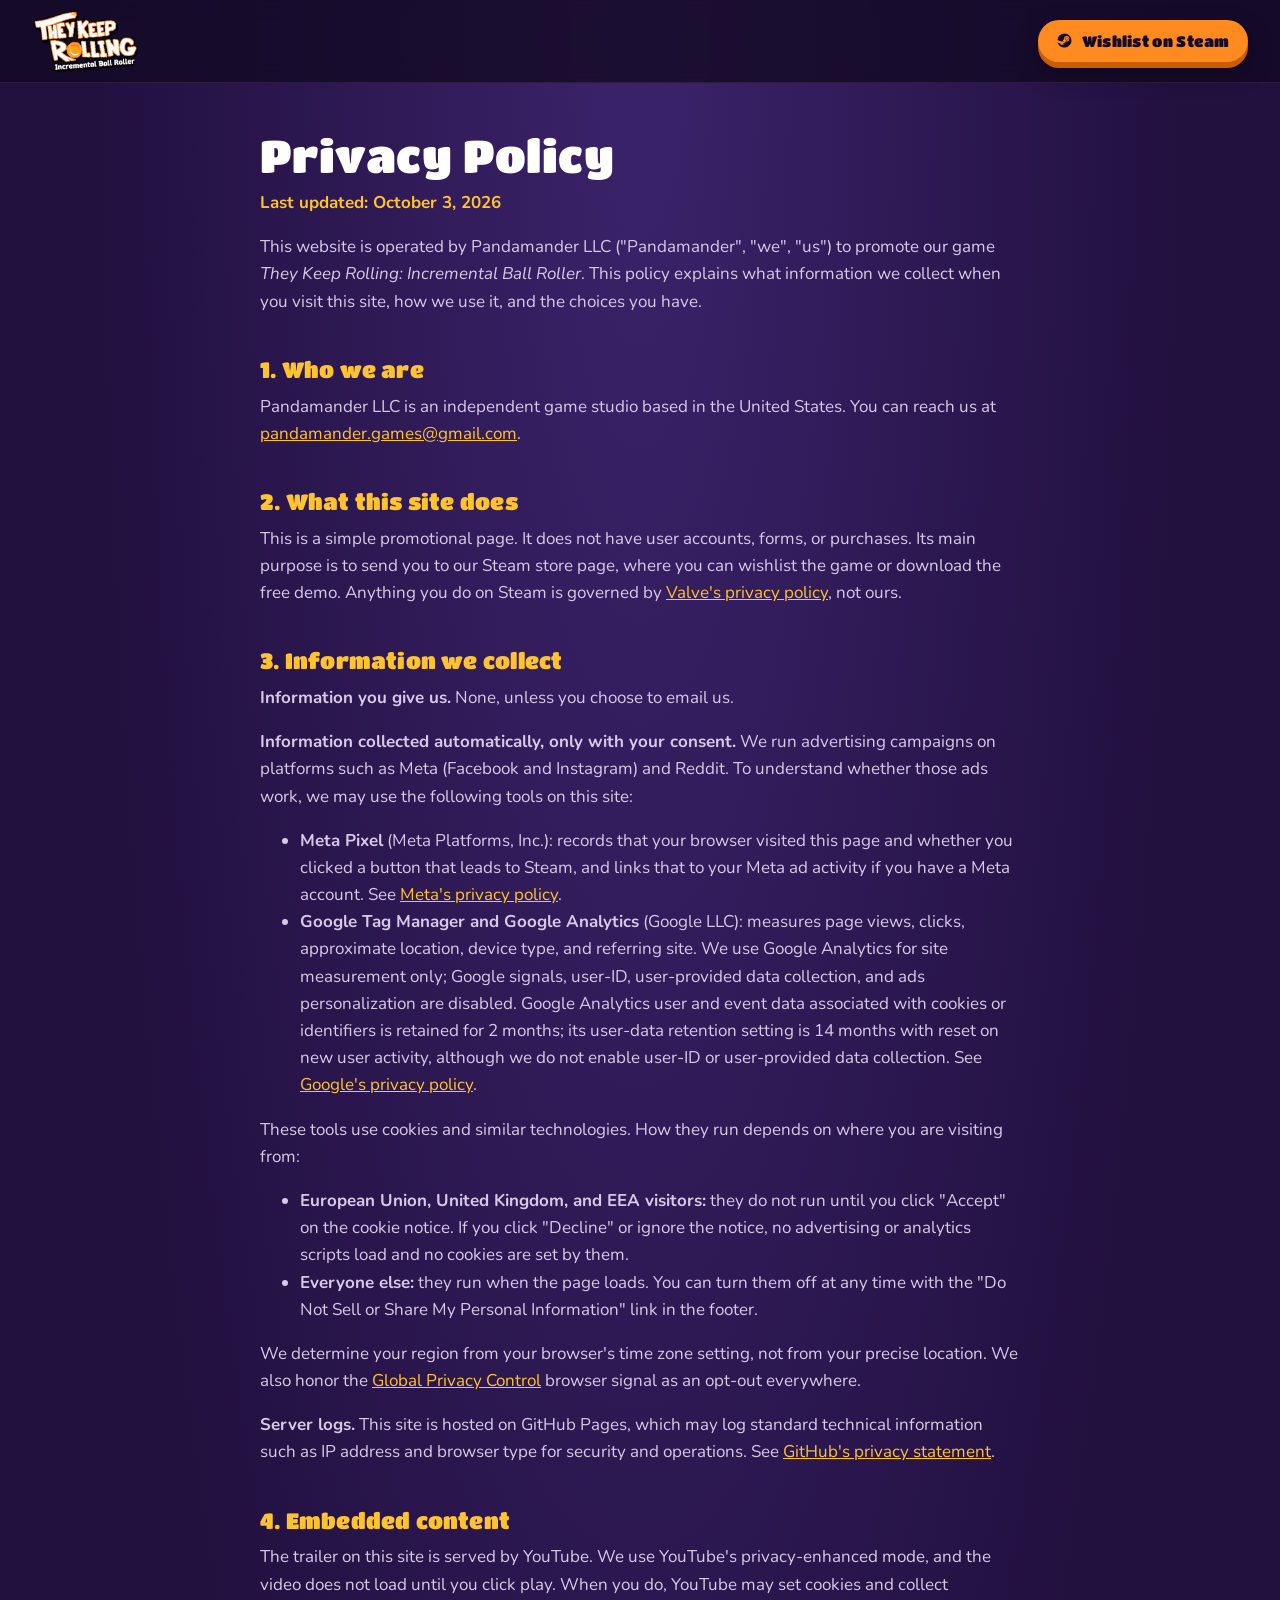
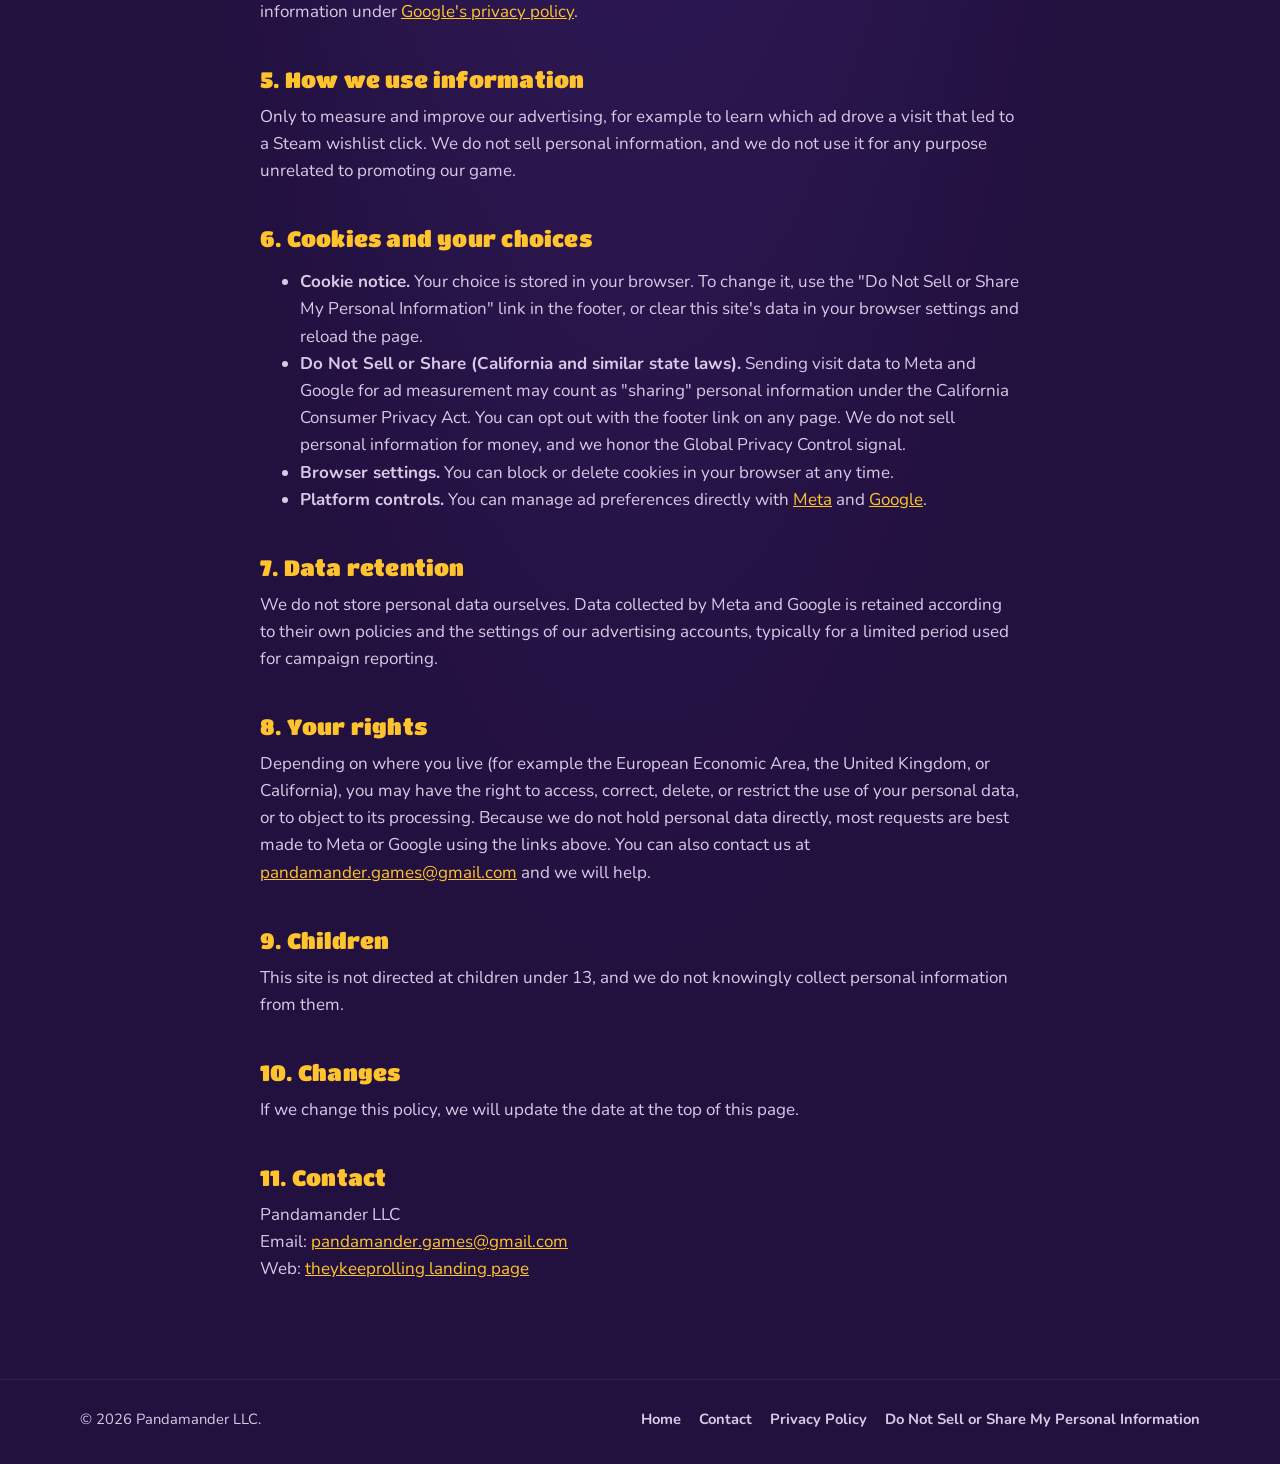
==== commit 1c3a8b83: "Revise privacy policy update date and Google Analytics details Updated the last updated date and cla" ====
--- a/privacy.html
+++ b/privacy.html
@@ -27,7 +27,7 @@
 
   <main class="legal">
     <h1>Privacy Policy</h1>
-    <p class="updated">Last updated: September 30, 2026</p>
+    <p class="updated">Last updated: October 3, 2026</p>
 
     <p>This website is operated by Pandamander LLC ("Pandamander", "we", "us") to promote our game <em>They Keep Rolling: Incremental Ball Roller</em>. This policy explains what information we collect when you visit this site, how we use it, and the choices you have.</p>
 
@@ -42,7 +42,7 @@
     <p><strong>Information collected automatically, only with your consent.</strong> We run advertising campaigns on platforms such as Meta (Facebook and Instagram) and Reddit. To understand whether those ads work, we may use the following tools on this site:</p>
     <ul>
       <li><strong>Meta Pixel</strong> (Meta Platforms, Inc.): records that your browser visited this page and whether you clicked a button that leads to Steam, and links that to your Meta ad activity if you have a Meta account. See <a href="https://www.facebook.com/privacy/policy/" target="_blank" rel="noopener">Meta's privacy policy</a>.</li>
-      <li><strong>Google Tag Manager and Google Analytics</strong> (Google LLC): measures page views, clicks, approximate location, device type, and referring site. See <a href="https://policies.google.com/privacy" target="_blank" rel="noopener">Google's privacy policy</a>.</li>
+      <li><strong>Google Tag Manager and Google Analytics</strong> (Google LLC): measures page views, clicks, approximate location, device type, and referring site. We use Google Analytics for site measurement only; Google signals, user-ID, user-provided data collection, and ads personalization are disabled. Google Analytics user and event data associated with cookies or identifiers is retained for 2 months; its user-data retention setting is 14 months with reset on new user activity, although we do not enable user-ID or user-provided data collection. See <a href="https://policies.google.com/privacy" target="_blank" rel="noopener">Google's privacy policy</a>.</li>
     </ul>
     <p>These tools use cookies and similar technologies. How they run depends on where you are visiting from:</p>
     <ul>
